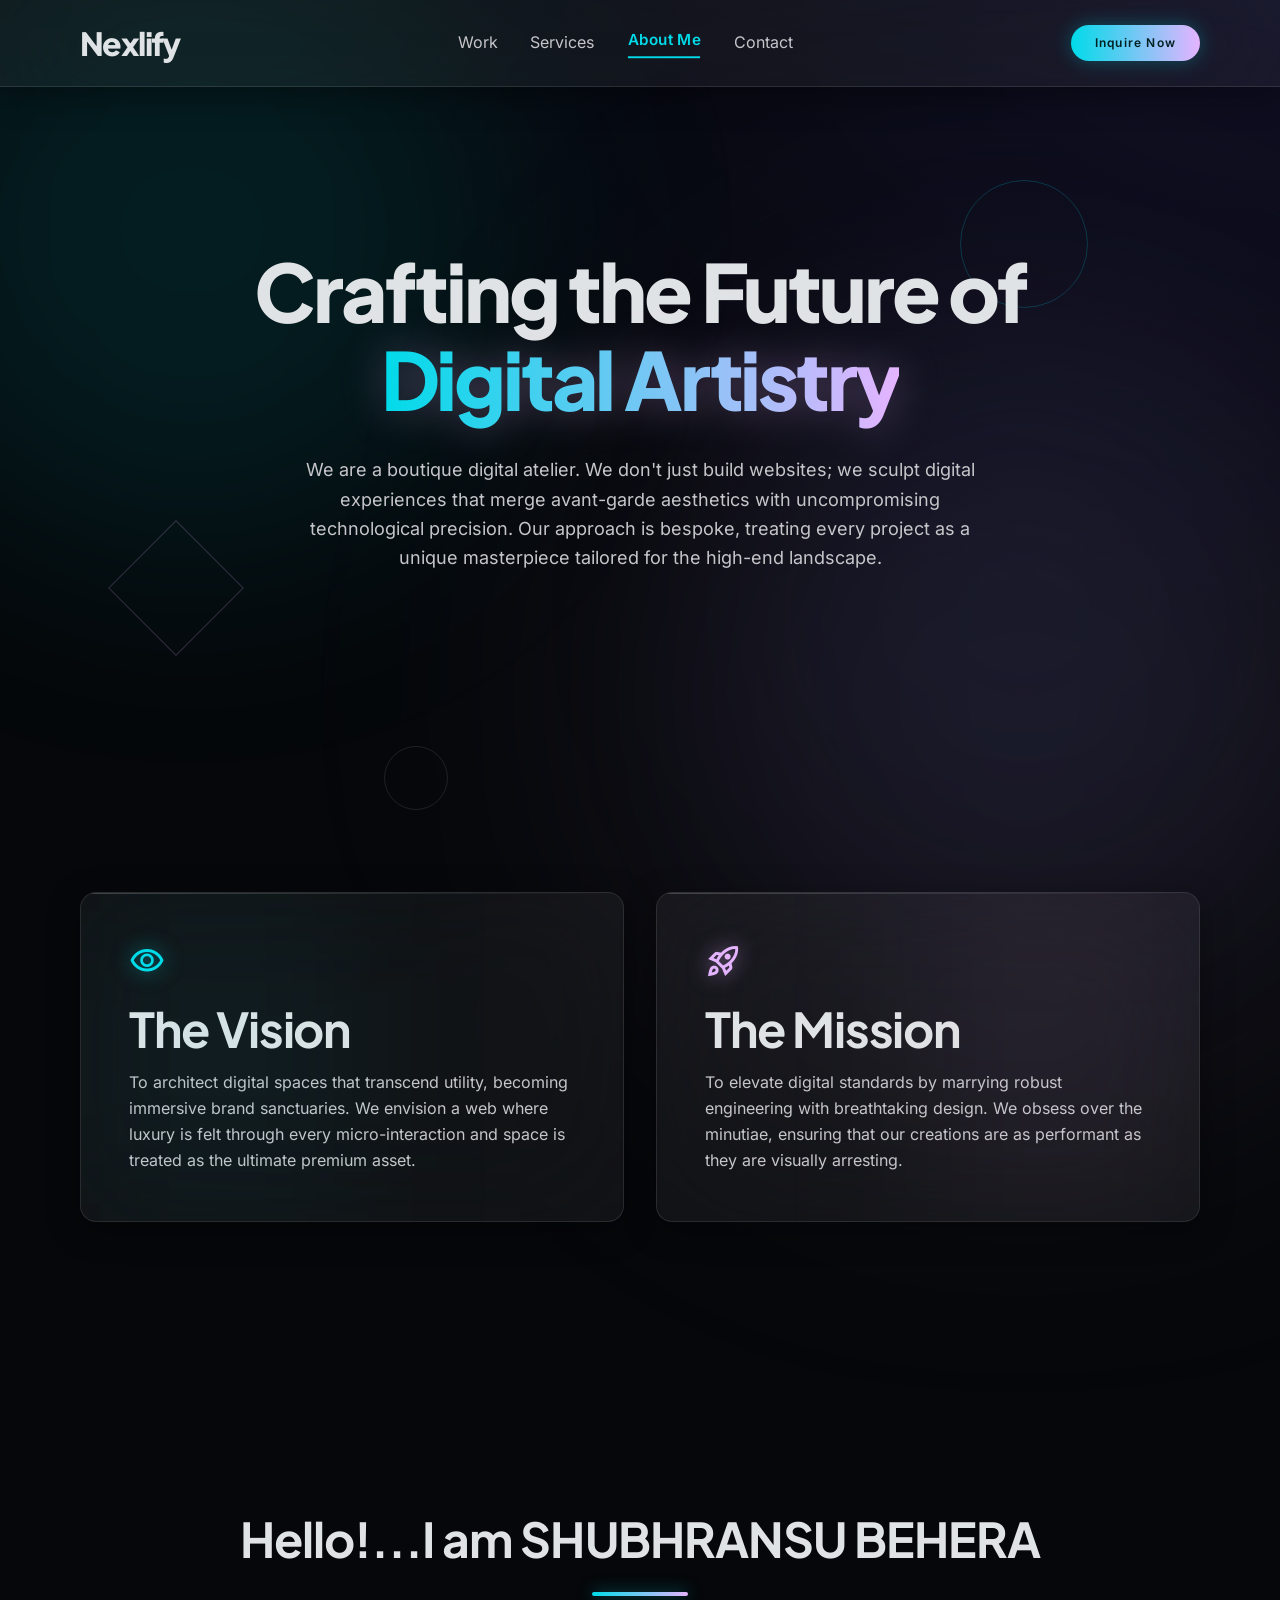
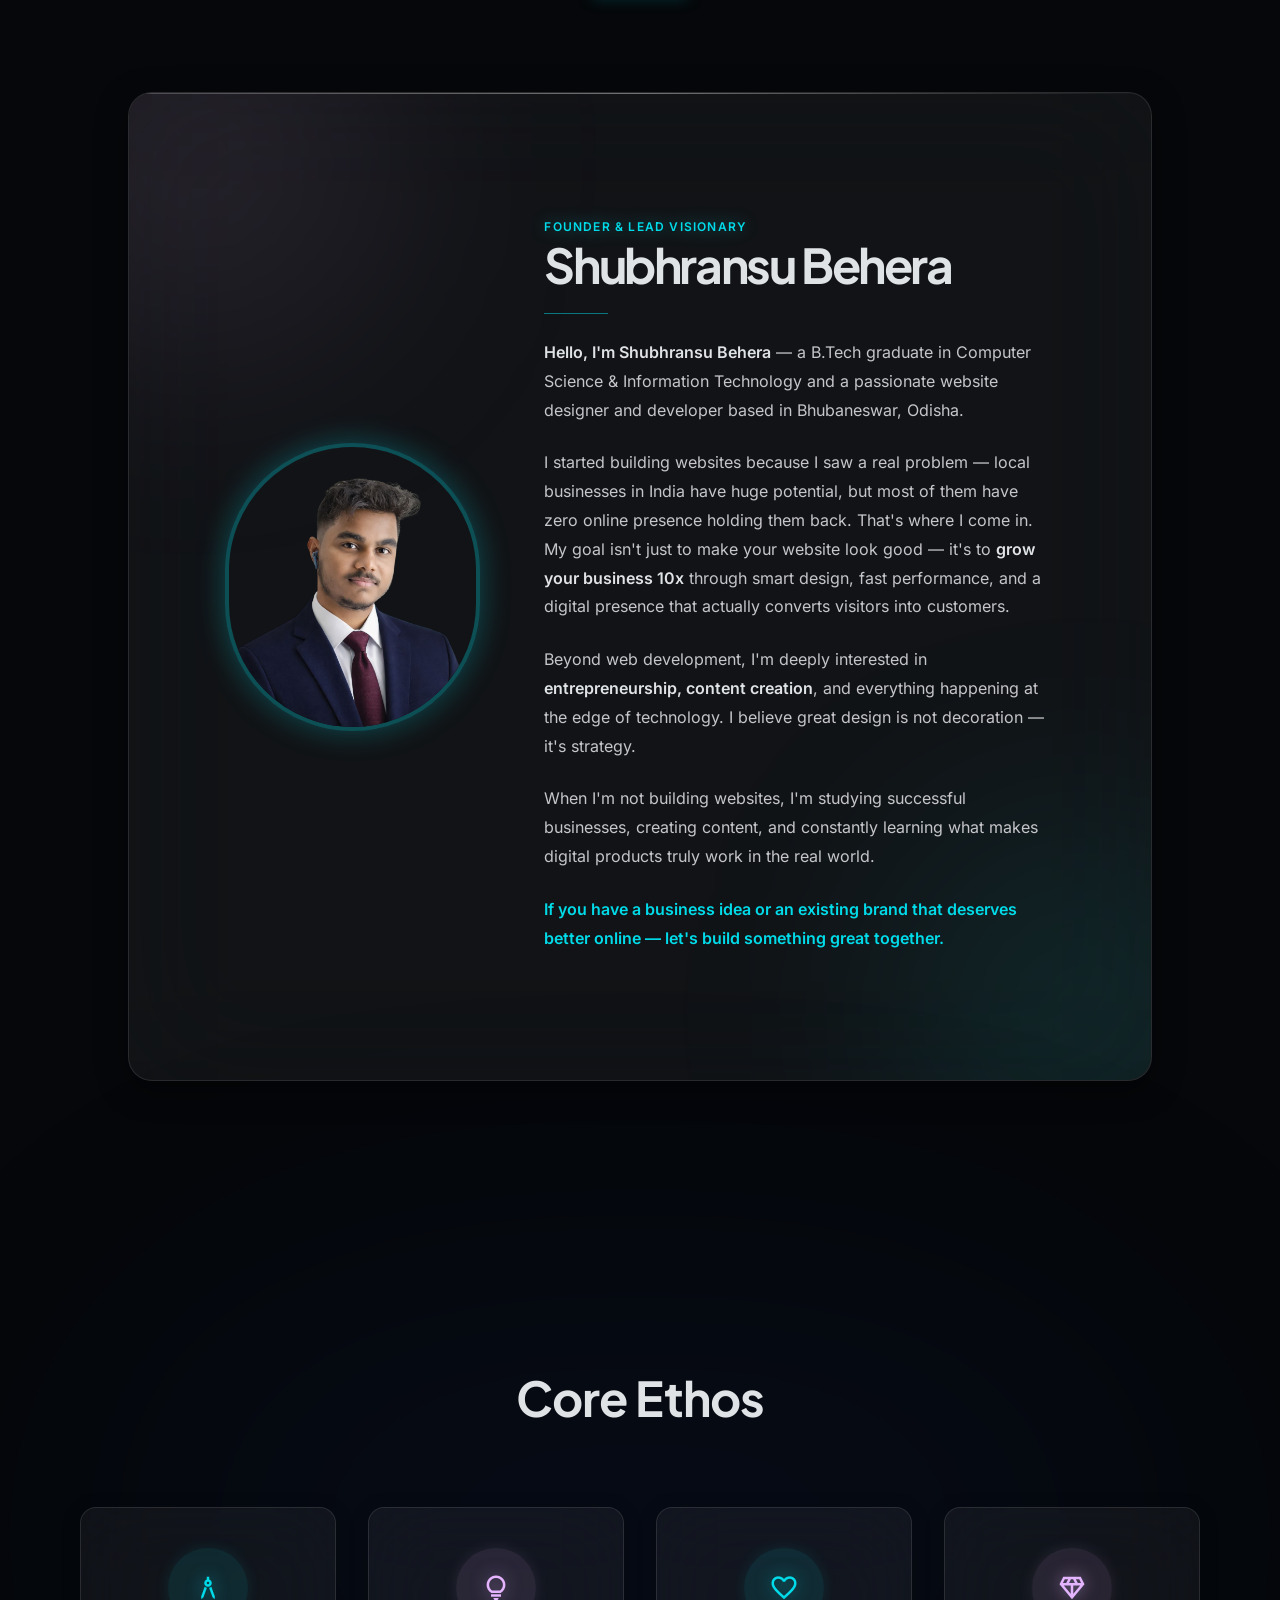
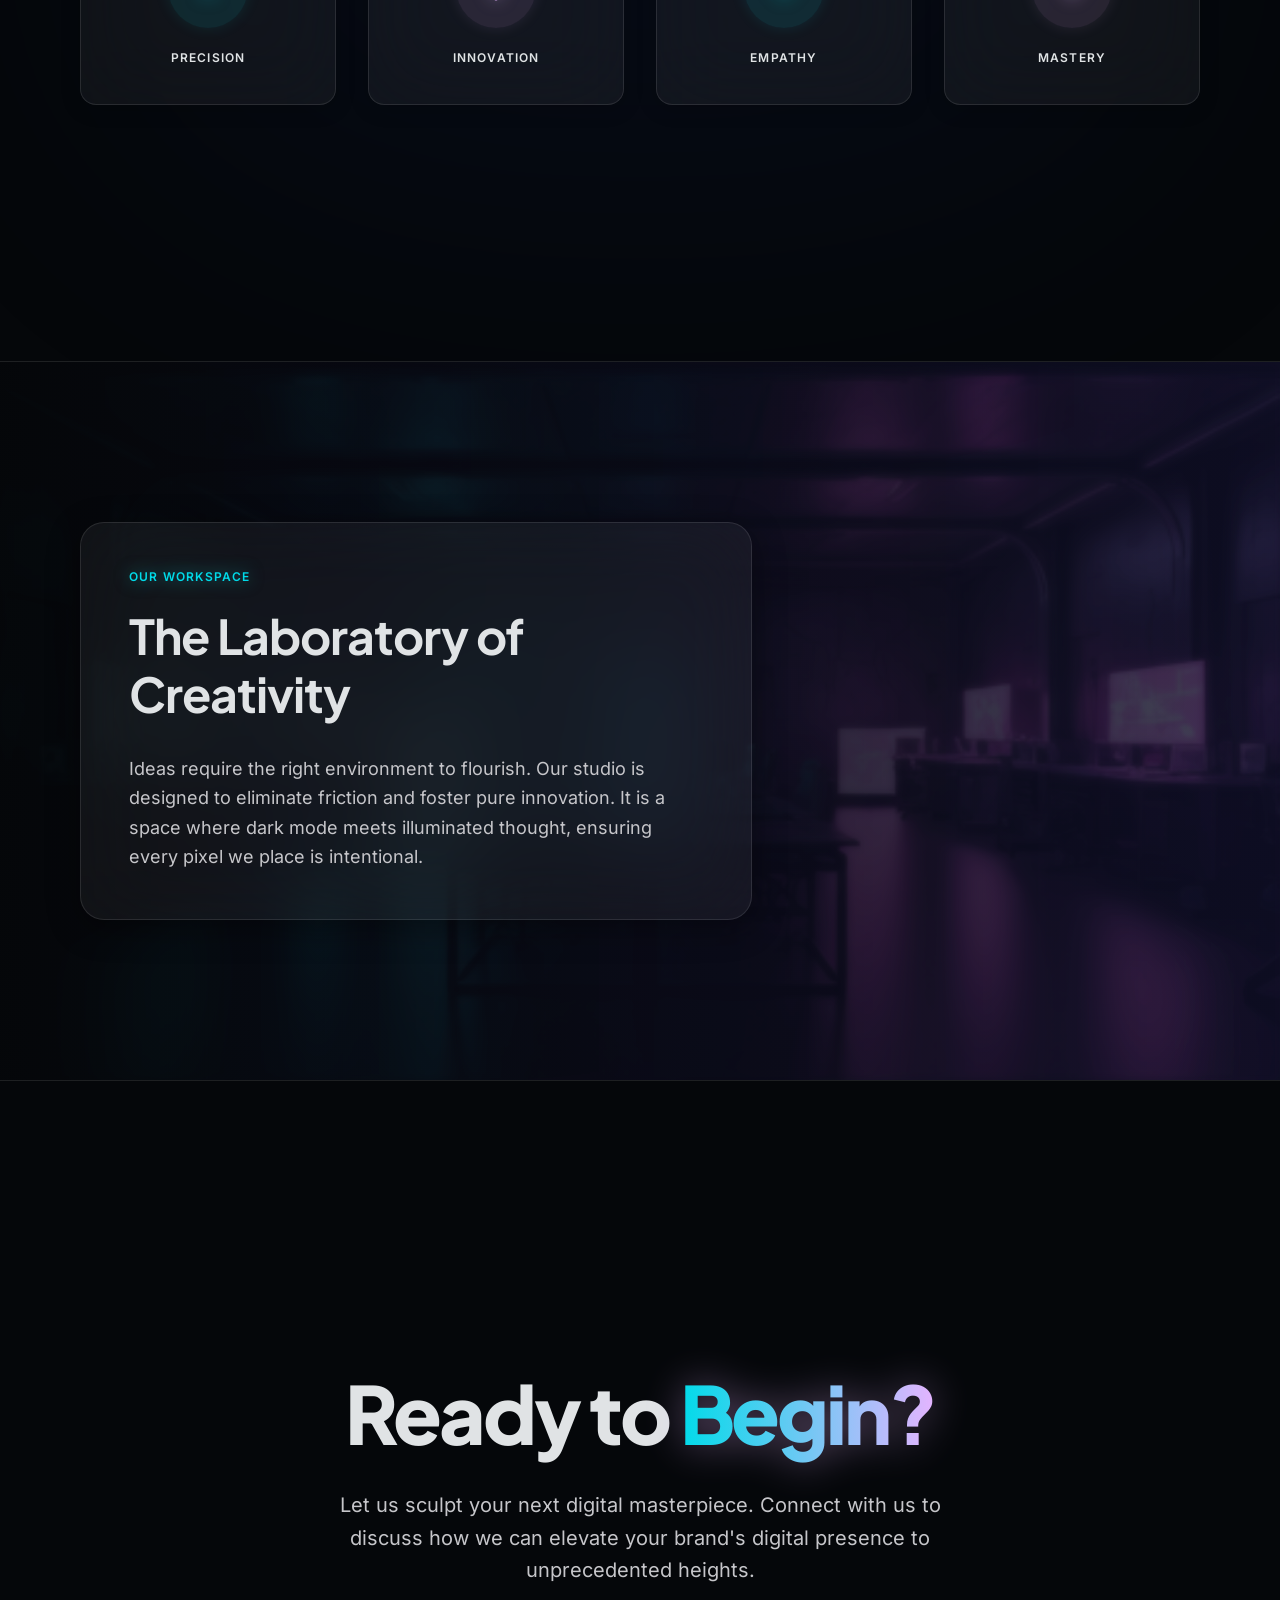
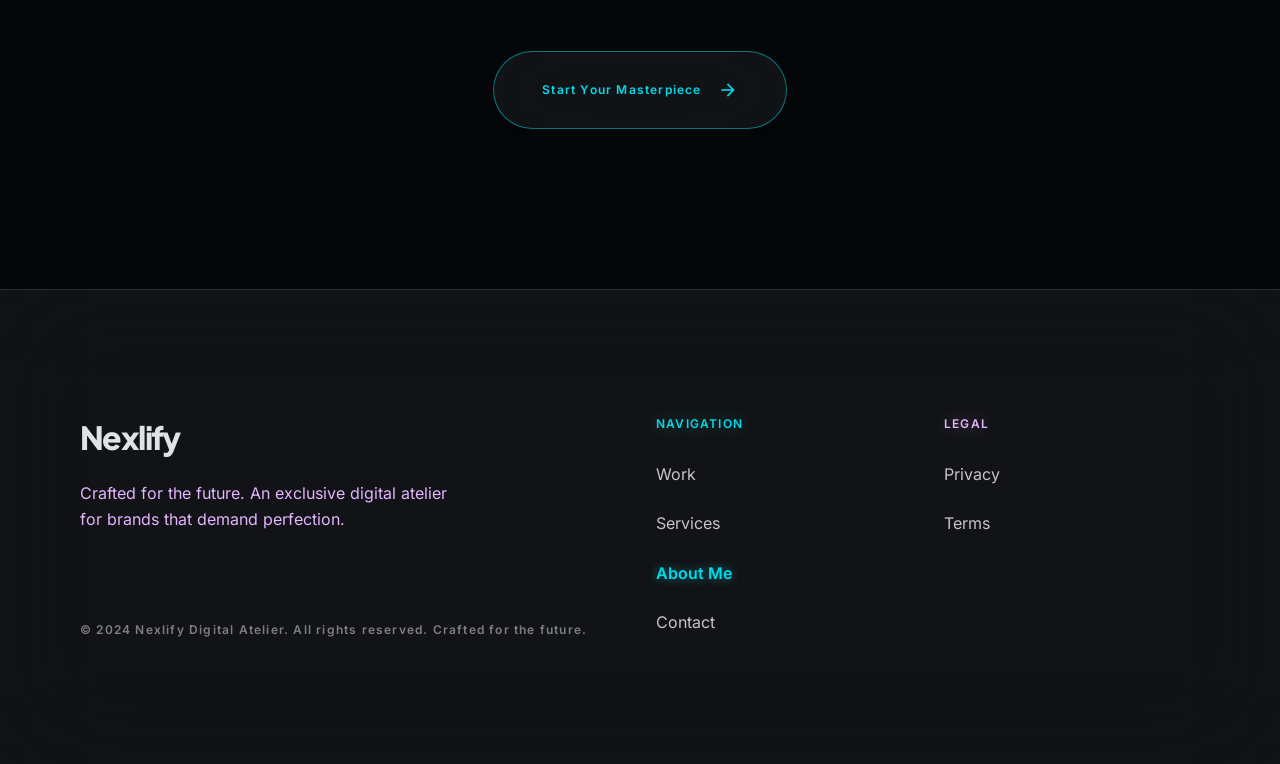
==== about.html @ 2740e706 "initial commit 1" ====
﻿<!DOCTYPE html>

<html class="dark" lang="en">

<head>
        <meta charset="utf-8" />
        <meta content="width=device-width, initial-scale=1.0" name="viewport" />
        <title>About Me | Nexlify</title>
        <script src="assets/css/tailwind.min.js"></script>
        <link href="assets/css/icons.css" rel="stylesheet" />
        <link href="assets/css/fonts.css" rel="stylesheet" />
        <script id="tailwind-config">
                tailwind.config = {
                        darkMode: "class",
                        theme: {
                                extend: {
                                        "colors": {
                                                "surface-container": "#1d2022",
                                                "surface": "#101415",
                                                "on-tertiary-container": "#b32eff",
                                                "on-background": "#e0e3e5",
                                                "tertiary-container": "#10001d",
                                                "surface-bright": "#363a3b",
                                                "error-container": "#93000a",
                                                "secondary": "#d3fbff",
                                                "on-primary-fixed-variant": "#44474b",
                                                "surface-tint": "#c5c6cb",
                                                "primary": "#c5c6cb",
                                                "on-tertiary-fixed": "#30004b",
                                                "on-secondary": "#00363a",
                                                "on-primary-fixed": "#191c1f",
                                                "on-primary-container": "#76787d",
                                                "on-surface-variant": "#c6c6ca",
                                                "inverse-on-surface": "#2d3133",
                                                "surface-container-high": "#272a2c",
                                                "secondary-container": "#00eefc",
                                                "primary-fixed-dim": "#c5c6cb",
                                                "on-error": "#690005",
                                                "secondary-fixed": "#7df4ff",
                                                "on-secondary-fixed": "#002022",
                                                "on-primary": "#2e3134",
                                                "tertiary-fixed": "#f5d9ff",
                                                "tertiary": "#e5b4ff",
                                                "surface-dim": "#101415",
                                                "surface-variant": "#323537",
                                                "surface-container-lowest": "#0b0f10",
                                                "on-tertiary-fixed-variant": "#7000a7",
                                                "primary-container": "#05070a",
                                                "primary-fixed": "#e1e2e7",
                                                "inverse-surface": "#e0e3e5",
                                                "on-secondary-container": "#00686f",
                                                "error": "#ffb4ab",
                                                "surface-container-highest": "#323537",
                                                "outline-variant": "#45474a",
                                                "inverse-primary": "#5c5e63",
                                                "surface-container-low": "#191c1e",
                                                "on-error-container": "#ffdad6",
                                                "background": "#05070a",
                                                "on-secondary-fixed-variant": "#004f54",
                                                "secondary-fixed-dim": "#00dbe9",
                                                "on-tertiary": "#4f0077",
                                                "on-surface": "#e0e3e5",
                                                "tertiary-fixed-dim": "#e5b4ff",
                                                "outline": "#8f9195"
                                        },
                                        "borderRadius": {
                                                "DEFAULT": "0.25rem",
                                                "lg": "0.5rem",
                                                "xl": "0.75rem",
                                                "full": "9999px"
                                        },
                                        "spacing": {
                                                "margin-desktop": "80px",
                                                "unit": "8px",
                                                "margin-mobile": "24px",
                                                "gutter": "32px",
                                                "container-max": "1440px"
                                        },
                                        "fontFamily": {
                                                "headline-lg-mobile": [
                                                        "Plus Jakarta Sans"
                                                ],
                                                "body-md": [
                                                        "Inter"
                                                ],
                                                "display-xl-mobile": [
                                                        "Plus Jakarta Sans"
                                                ],
                                                "label-sm": [
                                                        "Inter"
                                                ],
                                                "headline-lg": [
                                                        "Plus Jakarta Sans"
                                                ],
                                                "display-xl": [
                                                        "Plus Jakarta Sans"
                                                ]
                                        },
                                        "fontSize": {
                                                "headline-lg-mobile": [
                                                        "32px",
                                                        {
                                                                "lineHeight": "1.2",
                                                                "letterSpacing": "-0.01em",
                                                                "fontWeight": "700"
                                                        }
                                                ],
                                                "body-md": [
                                                        "16px",
                                                        {
                                                                "lineHeight": "1.6",
                                                                "letterSpacing": "0em",
                                                                "fontWeight": "400"
                                                        }
                                                ],
                                                "display-xl-mobile": [
                                                        "48px",
                                                        {
                                                                "lineHeight": "1.1",
                                                                "letterSpacing": "-0.02em",
                                                                "fontWeight": "800"
                                                        }
                                                ],
                                                "label-sm": [
                                                        "12px",
                                                        {
                                                                "lineHeight": "1",
                                                                "letterSpacing": "0.1em",
                                                                "fontWeight": "600"
                                                        }
                                                ],
                                                "headline-lg": [
                                                        "48px",
                                                        {
                                                                "lineHeight": "1.2",
                                                                "letterSpacing": "-0.02em",
                                                                "fontWeight": "700"
                                                        }
                                                ],
                                                "display-xl": [
                                                        "80px",
                                                        {
                                                                "lineHeight": "1.1",
                                                                "letterSpacing": "-0.04em",
                                                                "fontWeight": "800"
                                                        }
                                                ]
                                        }
                                },
                        },
                }
        </script>
        <style>
                @keyframes spin-slow {
                        from {
                                transform: rotate(0deg);
                        }

                        to {
                                transform: rotate(360deg);
                        }
                }

                .animate-spin-slow {
                        animation: spin-slow 20s linear infinite;
                }

                @keyframes float {

                        0%,
                        100% {
                                transform: translateY(0);
                        }

                        50% {
                                transform: translateY(-20px);
                        }
                }

                .animate-float {
                        animation: float 6s ease-in-out infinite;
                }

                @keyframes float-delayed {

                        0%,
                        100% {
                                transform: translateY(0);
                        }

                        50% {
                                transform: translateY(-15px);
                        }
                }

                .animate-float-delayed {
                        animation: float-delayed 8s ease-in-out infinite 2s;
                }
        </style>
        <style>
                .scroll-reveal {
                        opacity: 0;
                        transform: translateY(40px);
                        transition: opacity 0.8s cubic-bezier(0.25, 0.46, 0.45, 0.94), transform 0.8s cubic-bezier(0.25, 0.46, 0.45, 0.94);
                }

                .scroll-reveal.visible {
                        opacity: 1;
                        transform: translateY(0);
                }
        </style>
</head>

<body class="bg-background text-on-background antialiased selection:bg-secondary-fixed/30 selection:text-secondary-fixed relative overflow-x-hidden min-h-screen"
        data-mode="connect">
        <!-- Futuristic Background -->
        <div
                class="fixed inset-0 z-[-1] pointer-events-none bg-[radial-gradient(ellipse_at_top_right,_var(--tw-gradient-stops))] from-indigo-950/40 via-background to-background">
                <div class="absolute top-[-10%] left-[-10%] w-[50vw] h-[50vw] rounded-full bg-secondary-fixed-dim/10 blur-[120px] animate-pulse"
                        style="animation-duration: 8s;"></div>
                <div class="absolute bottom-[-20%] right-[-10%] w-[60vw] h-[60vw] rounded-full bg-tertiary-fixed-dim/10 blur-[150px] animate-pulse"
                        style="animation-duration: 12s;"></div>
                <div class="absolute top-[40%] left-[60%] w-[40vw] h-[40vw] rounded-full bg-blue-900/10 blur-[120px]">
                </div>
                <!-- Floating Geometric Shapes -->
                <div
                        class="absolute top-[20%] right-[15%] w-32 h-32 border border-secondary-fixed-dim/20 rounded-full animate-spin-slow">
                </div>
                <div
                        class="absolute top-[60%] left-[10%] w-24 h-24 border border-tertiary-fixed-dim/20 rotate-45 animate-float">
                </div>
                <div
                        class="absolute bottom-[10%] left-[30%] w-16 h-16 border border-white/10 rounded-full animate-float-delayed">
                </div>
        </div>
        <!-- TopNavBar -->
        <nav
                class="bg-white/5 backdrop-blur-3xl sticky top-0 w-full z-50 border-b border-white/10 shadow-[0_8px_32px_0_rgba(0,0,0,0.37)]">
                <div
                        class="flex justify-between items-center px-margin-mobile md:px-margin-desktop py-6 max-w-container-max mx-auto">
                        <a class="font-headline-lg-mobile text-headline-lg-mobile font-extrabold tracking-tighter text-on-surface"
                                href="index.html">Nexlify</a>
                        <div class="hidden md:flex items-center gap-8">
                                <a class="text-on-surface-variant hover:text-on-surface transition-colors duration-300 font-body-md text-body-md hover:translate-y-[-2px] hover:text-secondary transition-all duration-300"
                                        href="index.html">Work</a>
                                <a class="text-on-surface-variant hover:text-on-surface transition-colors duration-300 font-body-md text-body-md hover:translate-y-[-2px] hover:text-secondary transition-all duration-300"
                                        href="services.html">Services</a>
                                <a class="text-secondary-fixed-dim font-bold border-b-2 border-secondary-fixed-dim pb-1 font-body-md text-body-md scale-95 duration-200 ease-in-out glow-text"
                                        href="about.html">About Me</a>
                                <a class="text-on-surface-variant hover:text-on-surface transition-colors duration-300 font-body-md text-body-md hover:translate-y-[-2px] hover:text-secondary transition-all duration-300"
                                        href="contact.html">Contact</a>
                        </div>
                        <button
                                class="hidden md:inline-flex items-center justify-center px-6 py-3 rounded-full bg-gradient-to-r from-secondary-fixed-dim to-tertiary-fixed-dim text-on-secondary-fixed font-label-sm text-label-sm font-bold tracking-widest shadow-[0_0_20px_rgba(0,219,233,0.3)] hover:shadow-[0_0_40px_rgba(0,219,233,0.6)] transition-all duration-300 hover:-translate-y-1">
                                Inquire Now
                        </button>
                        <button class="md:hidden text-on-surface p-2 hover:text-secondary-fixed-dim transition-colors"
                                id="mobile-menu-btn">
                                <span class="material-symbols-outlined"
                                        style="font-variation-settings: 'FILL' 1;">menu</span>
                        </button>
                </div>
        </nav>
        <main>
                <!-- Hero Section -->
                <section
                        class="scroll-reveal relative pt-40 pb-48 px-margin-mobile md:px-margin-desktop overflow-hidden max-w-container-max mx-auto">
                        <div class="relative z-10 flex flex-col items-center text-center max-w-4xl mx-auto">
                                <h1
                                        class="scroll-reveal font-display-xl-mobile text-display-xl-mobile md:font-display-xl md:text-display-xl text-on-surface mb-8 tracking-tighter">
                                        Crafting the Future of <br class="hidden md:block" />
                                        <span
                                                class="text-transparent bg-clip-text bg-gradient-to-r from-secondary-fixed-dim to-tertiary-fixed-dim drop-shadow-[0_0_20px_rgba(229,180,255,0.3)]">Digital
                                                Artistry</span>
                                </h1>
                                <p
                                        class="font-body-md text-body-md text-on-surface-variant max-w-2xl mx-auto leading-relaxed text-lg font-light">
                                        We are a boutique digital atelier. We don't just build websites; we sculpt
                                        digital experiences that merge avant-garde aesthetics with uncompromising
                                        technological precision. Our approach is bespoke, treating every project as a
                                        unique masterpiece tailored for the high-end landscape.
                                </p>
                        </div>
                </section>
                <!-- The Vision & Mission (Glass Cards) -->
                <section
                        class="scroll-reveal py-32 px-margin-mobile md:px-margin-desktop max-w-container-max mx-auto relative z-10">
                        <div class="grid grid-cols-1 md:grid-cols-2 gap-gutter">
                                <!-- Vision Card -->
                                <div
                                        class="bg-white/5 backdrop-blur-3xl border border-white/10 rounded-2xl p-12 relative overflow-hidden group hover:-translate-y-2 hover:shadow-[0_12px_40px_rgba(0,219,233,0.15)] hover:border-secondary-fixed-dim/30 transition-all duration-500 shadow-[0_8px_32px_0_rgba(0,0,0,0.37)]">
                                        <div
                                                class="absolute top-0 left-0 w-full h-[1px] bg-gradient-to-r from-white/20 to-transparent">
                                        </div>
                                        <div
                                                class="absolute top-0 left-0 w-1/2 h-full bg-secondary-fixed-dim/5 blur-[80px] group-hover:bg-secondary-fixed-dim/15 transition-colors duration-500">
                                        </div>
                                        <span class="material-symbols-outlined text-secondary-fixed-dim text-4xl mb-6 block drop-shadow-[0_0_10px_rgba(0,219,233,0.5)]"
                                                style="font-variation-settings: 'FILL' 1;">visibility</span>
                                        <h3
                                                class="font-headline-lg-mobile text-headline-lg-mobile text-on-surface mb-4 md:text-5xl font-bold tracking-tight">
                                                The Vision</h3>
                                        <p class="font-body-md text-body-md text-on-surface-variant leading-relaxed">
                                                To architect digital spaces that transcend utility, becoming immersive
                                                brand sanctuaries. We envision a web where luxury is felt through every
                                                micro-interaction and space is treated as the ultimate premium asset.
                                        </p>
                                </div>
                                <!-- Mission Card -->
                                <div
                                        class="bg-white/5 backdrop-blur-3xl border border-white/10 rounded-2xl p-12 relative overflow-hidden group hover:-translate-y-2 hover:shadow-[0_12px_40px_rgba(229,180,255,0.15)] hover:border-tertiary-fixed-dim/30 transition-all duration-500 shadow-[0_8px_32px_0_rgba(0,0,0,0.37)]">
                                        <div
                                                class="absolute top-0 left-0 w-full h-[1px] bg-gradient-to-r from-white/20 to-transparent">
                                        </div>
                                        <div
                                                class="absolute top-0 right-0 w-1/2 h-full bg-tertiary-fixed-dim/5 blur-[80px] group-hover:bg-tertiary-fixed-dim/15 transition-colors duration-500">
                                        </div>
                                        <span class="material-symbols-outlined text-tertiary-fixed-dim text-4xl mb-6 block drop-shadow-[0_0_10px_rgba(229,180,255,0.5)]"
                                                style="font-variation-settings: 'FILL' 1;">rocket_launch</span>
                                        <h3
                                                class="font-headline-lg-mobile text-headline-lg-mobile text-on-surface mb-4 md:text-5xl font-bold tracking-tight">
                                                The Mission</h3>
                                        <p class="font-body-md text-body-md text-on-surface-variant leading-relaxed">
                                                To elevate digital standards by marrying robust engineering with
                                                breathtaking design. We obsess over the minutiae, ensuring that our
                                                creations are as performant as they are visually arresting.
                                        </p>
                                </div>
                        </div>
                </section>
                <!-- Leadership Section -->
                <section class="scroll-reveal py-40 px-margin-mobile md:px-margin-desktop max-w-container-max mx-auto">
                        <div class="text-center mb-24">
                                <h2
                                        class="scroll-reveal font-display-xl-mobile text-display-xl-mobile md:font-headline-lg md:text-headline-lg text-on-surface mb-6 font-bold tracking-tight">
                                        Hello!...I am SHUBHRANSU BEHERA</h2>
                                <div
                                        class="h-1 w-24 bg-gradient-to-r from-secondary-fixed-dim to-tertiary-fixed-dim mx-auto rounded-full shadow-[0_0_15px_rgba(0,219,233,0.5)]">
                                </div>
                        </div>
                        <div class="mx-auto max-w-5xl">
                                <div
                                        class="bg-white/5 backdrop-blur-3xl border border-white/10 rounded-3xl overflow-hidden flex flex-col items-center gap-8 md:gap-12 relative group p-16 md:p-24 md:py-32 shadow-[0_8px_32px_0_rgba(0,0,0,0.37)] hover:shadow-[0_12px_50px_rgba(0,219,233,0.1)] hover:border-white/20 transition-all duration-700">
                                        <!-- Decorative Background Glow -->
                                        <div
                                                class="absolute top-0 left-0 w-full h-[1px] bg-gradient-to-r from-white/20 via-white/40 to-transparent">
                                        </div>
                                        <div
                                                class="absolute -bottom-32 -right-32 w-96 h-96 bg-secondary-fixed-dim/10 blur-[120px] rounded-full group-hover:bg-secondary-fixed-dim/20 transition-colors duration-700">
                                        </div>
                                        <div
                                                class="absolute -top-32 -left-32 w-96 h-96 bg-tertiary-fixed-dim/10 blur-[120px] rounded-full group-hover:bg-tertiary-fixed-dim/20 transition-colors duration-700">
                                        </div>
                                        <!-- Content -->
                                        <div
                                                class="flex flex-col md:flex-row items-center gap-12 md:gap-16 relative z-10 text-center md:text-left">
                                                <!-- Image Column -->
                                                <div class="w-full md:w-1/3 flex justify-center scroll-reveal">
                                                        <img src="shubh.png" alt="Shubhransu Behera"
                                                                class="w-48 h-48 md:w-72 md:h-72 object-cover rounded-full border-4 border-secondary-fixed-dim/30 shadow-[0_0_30px_rgba(0,219,233,0.3)] hover:scale-105 transition-transform duration-500">
                                                </div>
                                                <!-- Text Column -->
                                                <div
                                                        class="w-full md:w-2/3 flex flex-col items-center md:items-start scroll-reveal">
                                                        <span
                                                                class="font-label-sm text-label-sm text-secondary-fixed-dim uppercase tracking-widest mb-2 drop-shadow-[0_0_8px_rgba(0,219,233,0.4)]">Founder
                                                                &amp; Lead Visionary</span>
                                                        <h3
                                                                class="font-headline-lg-mobile text-headline-lg-mobile text-on-surface mb-6 md:text-5xl font-bold tracking-tighter whitespace-nowrap">
                                                                Shubhransu Behera</h3>
                                                        <div
                                                                class="h-[1px] w-16 bg-secondary-fixed-dim/50 mb-6 mx-auto md:mx-0">
                                                        </div>
                                                        <div class="flex flex-col gap-6 text-center md:text-left">
                                                                <p
                                                                        class="font-body-md text-body-md text-on-surface-variant break-words whitespace-normal leading-[1.8] font-light">
                                                                        <strong class="text-on-surface font-semibold">Hello,
                                                                                I'm Shubhransu Behera</strong> — a
                                                                        B.Tech graduate in Computer Science &amp;
                                                                        Information Technology and a passionate website
                                                                        designer and developer based in Bhubaneswar,
                                                                        Odisha.
                                                                </p>
                                                                <p
                                                                        class="font-body-md text-body-md text-on-surface-variant break-words whitespace-normal leading-[1.8] font-light">
                                                                        I started building websites because I saw a real
                                                                        problem — local businesses in India have huge
                                                                        potential, but most of them have zero online
                                                                        presence holding them back. That's where I come
                                                                        in. My goal isn't just to make your website look
                                                                        good — it's to <strong
                                                                                class="text-on-surface font-semibold">grow
                                                                                your business 10x</strong> through smart
                                                                        design, fast performance, and a digital presence
                                                                        that actually converts visitors into customers.
                                                                </p>
                                                                <p
                                                                        class="font-body-md text-body-md text-on-surface-variant break-words whitespace-normal leading-[1.8] font-light">
                                                                        Beyond web development, I'm deeply interested in
                                                                        <strong class="text-on-surface font-semibold">
                                                                                entrepreneurship, content
                                                                                creation</strong>, and everything
                                                                        happening at the edge of technology. I believe
                                                                        great design is not decoration — it's strategy.
                                                                </p>
                                                                <p
                                                                        class="font-body-md text-body-md text-on-surface-variant break-words whitespace-normal leading-[1.8] font-light">
                                                                        When I'm not building websites, I'm studying
                                                                        successful businesses, creating content, and
                                                                        constantly learning what makes digital products
                                                                        truly work in the real world.</p>
                                                                <p
                                                                        class="font-body-md text-body-md text-on-surface-variant break-words whitespace-normal leading-[1.8] text-secondary-fixed-dim font-medium">
                                                                        <strong class="font-semibold">If you have a
                                                                                business idea or an existing brand that
                                                                                deserves better online — let's build
                                                                                something great together.</strong>
                                                                </p>
                                                        </div>
                                                </div>
                                        </div>
                                </div>
                        </div>
                </section>
                <!-- Core Values -->
                <section
                        class="scroll-reveal py-32 px-margin-mobile md:px-margin-desktop max-w-container-max mx-auto relative">
                        <div
                                class="absolute inset-0 z-0 opacity-10 pointer-events-none flex justify-center items-center">
                                <div class="w-[80%] h-[80%] rounded-full bg-blue-900 blur-[150px]"></div>
                        </div>
                        <h2
                                class="scroll-reveal font-headline-lg-mobile text-headline-lg-mobile md:font-headline-lg md:text-headline-lg text-center text-on-surface mb-20 relative z-10 font-bold tracking-tight">
                                Core Ethos</h2>
                        <div class="grid grid-cols-2 md:grid-cols-4 gap-8 relative z-10">
                                <!-- Value 1 -->
                                <div
                                        class="bg-white/5 backdrop-blur-2xl border border-white/10 rounded-2xl p-10 flex flex-col items-center justify-center text-center hover:bg-white/10 hover:border-secondary-fixed-dim/40 hover:shadow-[0_8px_30px_rgba(0,219,233,0.2)] hover:-translate-y-2 transition-all duration-500 group shadow-[0_4px_20px_0_rgba(0,0,0,0.2)]">
                                        <div
                                                class="w-20 h-20 rounded-full bg-secondary-fixed-dim/10 flex items-center justify-center mb-6 group-hover:scale-110 group-hover:bg-secondary-fixed-dim/20 transition-all duration-500 shadow-[0_0_15px_rgba(0,219,233,0.1)] group-hover:shadow-[0_0_25px_rgba(0,219,233,0.4)]">
                                                <span class="material-symbols-outlined text-secondary-fixed-dim text-3xl drop-shadow-[0_0_8px_rgba(0,219,233,0.5)]"
                                                        style="font-variation-settings: 'FILL' 1;">architecture</span>
                                        </div>
                                        <span
                                                class="font-label-sm text-label-sm text-on-surface uppercase tracking-widest font-bold">Precision</span>
                                </div>
                                <!-- Value 2 -->
                                <div
                                        class="bg-white/5 backdrop-blur-2xl border border-white/10 rounded-2xl p-10 flex flex-col items-center justify-center text-center hover:bg-white/10 hover:border-tertiary-fixed-dim/40 hover:shadow-[0_8px_30px_rgba(229,180,255,0.2)] hover:-translate-y-2 transition-all duration-500 group shadow-[0_4px_20px_0_rgba(0,0,0,0.2)]">
                                        <div
                                                class="w-20 h-20 rounded-full bg-tertiary-fixed-dim/10 flex items-center justify-center mb-6 group-hover:scale-110 group-hover:bg-tertiary-fixed-dim/20 transition-all duration-500 shadow-[0_0_15px_rgba(229,180,255,0.1)] group-hover:shadow-[0_0_25px_rgba(229,180,255,0.4)]">
                                                <span class="material-symbols-outlined text-tertiary-fixed-dim text-3xl drop-shadow-[0_0_8px_rgba(229,180,255,0.5)]"
                                                        style="font-variation-settings: 'FILL' 1;">lightbulb</span>
                                        </div>
                                        <span
                                                class="font-label-sm text-label-sm text-on-surface uppercase tracking-widest font-bold">Innovation</span>
                                </div>
                                <!-- Value 3 -->
                                <div
                                        class="bg-white/5 backdrop-blur-2xl border border-white/10 rounded-2xl p-10 flex flex-col items-center justify-center text-center hover:bg-white/10 hover:border-secondary-fixed-dim/40 hover:shadow-[0_8px_30px_rgba(0,219,233,0.2)] hover:-translate-y-2 transition-all duration-500 group shadow-[0_4px_20px_0_rgba(0,0,0,0.2)]">
                                        <div
                                                class="w-20 h-20 rounded-full bg-secondary-fixed-dim/10 flex items-center justify-center mb-6 group-hover:scale-110 group-hover:bg-secondary-fixed-dim/20 transition-all duration-500 shadow-[0_0_15px_rgba(0,219,233,0.1)] group-hover:shadow-[0_0_25px_rgba(0,219,233,0.4)]">
                                                <span class="material-symbols-outlined text-secondary-fixed-dim text-3xl drop-shadow-[0_0_8px_rgba(0,219,233,0.5)]"
                                                        style="font-variation-settings: 'FILL' 1;">favorite</span>
                                        </div>
                                        <span
                                                class="font-label-sm text-label-sm text-on-surface uppercase tracking-widest font-bold">Empathy</span>
                                </div>
                                <!-- Value 4 -->
                                <div
                                        class="bg-white/5 backdrop-blur-2xl border border-white/10 rounded-2xl p-10 flex flex-col items-center justify-center text-center hover:bg-white/10 hover:border-tertiary-fixed-dim/40 hover:shadow-[0_8px_30px_rgba(229,180,255,0.2)] hover:-translate-y-2 transition-all duration-500 group shadow-[0_4px_20px_0_rgba(0,0,0,0.2)]">
                                        <div
                                                class="w-20 h-20 rounded-full bg-tertiary-fixed-dim/10 flex items-center justify-center mb-6 group-hover:scale-110 group-hover:bg-tertiary-fixed-dim/20 transition-all duration-500 shadow-[0_0_15px_rgba(229,180,255,0.1)] group-hover:shadow-[0_0_25px_rgba(229,180,255,0.4)]">
                                                <span class="material-symbols-outlined text-tertiary-fixed-dim text-3xl drop-shadow-[0_0_8px_rgba(229,180,255,0.5)]"
                                                        style="font-variation-settings: 'FILL' 1;">diamond</span>
                                        </div>
                                        <span
                                                class="font-label-sm text-label-sm text-on-surface uppercase tracking-widest font-bold">Mastery</span>
                                </div>
                        </div>
                </section>
                <!-- Our Workspace -->
                <section class="scroll-reveal py-40 relative overflow-hidden border-t border-b border-white/10 my-32">
                        <div class="absolute inset-0 z-0">
                                <img alt="Futuristic Studio Workspace"
                                        class="object-cover w-full h-full opacity-20 mix-blend-luminosity"
                                        data-alt="A wide, sweeping shot of an ultra-modern, high-tech creative design studio interior. The aesthetic is sleek, minimalist, and dark-mode inspired. The room is illuminated by ambient, indirect neon lighting in cyan and deep purple hues. There are high-end glass desks, large floating holographic-style monitors, and polished concrete floors that reflect the colored lights. The atmosphere feels like an advanced, futuristic laboratory of creativity."
                                        src="assets/images/avatar_about.jpg" />
                                <div
                                        class="absolute inset-0 bg-gradient-to-r from-background/95 to-indigo-950/40 backdrop-blur-sm">
                                </div>
                        </div>
                        <div
                                class="relative z-10 px-margin-mobile md:px-margin-desktop max-w-container-max mx-auto h-full flex flex-col justify-center">
                                <div
                                        class="max-w-2xl bg-white/5 backdrop-blur-2xl border border-white/10 rounded-3xl p-12 shadow-[0_8px_32px_0_rgba(0,0,0,0.37)]">
                                        <span
                                                class="font-label-sm text-label-sm text-secondary-fixed-dim uppercase tracking-widest mb-6 block drop-shadow-[0_0_8px_rgba(0,219,233,0.5)]">Our
                                                Workspace</span>
                                        <h2
                                                class="scroll-reveal font-display-xl-mobile text-display-xl-mobile md:font-headline-lg md:text-headline-lg text-on-surface mb-8 font-bold tracking-tight">
                                                The Laboratory of Creativity</h2>
                                        <p
                                                class="font-body-md text-body-md text-on-surface-variant text-lg leading-relaxed font-light">
                                                Ideas require the right environment to flourish. Our studio is designed
                                                to eliminate friction and foster pure innovation. It is a space where
                                                dark mode meets illuminated thought, ensuring every pixel we place is
                                                intentional.
                                        </p>
                                </div>
                        </div>
                </section>
                <!-- CTA Section -->
                <section
                        class="scroll-reveal py-40 px-margin-mobile md:px-margin-desktop text-center max-w-3xl mx-auto relative z-10">
                        <h2
                                class="scroll-reveal font-display-xl-mobile text-display-xl-mobile md:font-display-xl md:text-display-xl text-on-surface mb-8 font-bold tracking-tighter">
                                Ready to <span
                                        class="text-transparent bg-clip-text bg-gradient-to-r from-secondary-fixed-dim to-tertiary-fixed-dim drop-shadow-[0_0_20px_rgba(229,180,255,0.4)]">Begin?</span>
                        </h2>
                        <p
                                class="font-body-md text-body-md text-on-surface-variant mb-16 text-xl leading-relaxed font-light">
                                Let us sculpt your next digital masterpiece. Connect with us to discuss how we can
                                elevate your brand's digital presence to unprecedented heights.
                        </p>
                        <button
                                class="inline-flex items-center justify-center px-12 py-6 rounded-full bg-white/5 backdrop-blur-2xl border border-secondary-fixed-dim/50 text-secondary-fixed-dim font-label-sm text-label-sm font-bold tracking-widest hover:bg-white/10 hover:shadow-[0_0_40px_rgba(0,219,233,0.4)] hover:border-secondary-fixed-dim hover:-translate-y-1 transition-all duration-500 group shadow-[0_8px_32px_0_rgba(0,0,0,0.37)]">
                                Start Your Masterpiece
                                <span class="material-symbols-outlined ml-4 group-hover:translate-x-2 transition-transform duration-500 text-xl"
                                        style="font-variation-settings: 'FILL' 1;">arrow_forward</span>
                        </button>
                </section>
        </main>
        <!-- Footer -->
        <footer class="bg-white/5 backdrop-blur-3xl w-full py-20 md:py-32 border-t border-white/10 relative z-10">
                <div
                        class="grid grid-cols-1 md:grid-cols-4 gap-gutter px-margin-mobile md:px-margin-desktop max-w-container-max mx-auto">
                        <div class="col-span-1 md:col-span-2 flex flex-col justify-between">
                                <div>
                                        <a class="font-headline-lg-mobile text-headline-lg-mobile font-black text-on-surface mb-6 block tracking-tighter"
                                                href="index.html">Nexlify</a>
                                        <p
                                                class="font-body-md text-body-md text-tertiary-fixed-dim max-w-sm mb-12 font-light leading-relaxed">
                                                Crafted for the future. An exclusive digital atelier for brands that
                                                demand perfection.
                                        </p>
                                </div>
                                <p class="font-label-sm text-label-sm text-on-surface-variant opacity-60">
                                        &copy; 2024 Nexlify Digital Atelier. All rights reserved. Crafted for the
                                        future.
                                </p>
                        </div>
                        <div class="col-span-1 flex flex-col gap-6">
                                <span
                                        class="font-label-sm text-label-sm text-secondary-fixed-dim tracking-widest uppercase mb-2 font-bold drop-shadow-[0_0_8px_rgba(0,219,233,0.3)]">Navigation</span>
                                <a class="font-body-md text-body-md text-on-surface-variant font-medium hover:text-secondary-fixed-dim transition-all duration-300 hover:translate-x-1"
                                        href="index.html">Work</a>
                                <a class="font-body-md text-body-md text-on-surface-variant font-medium hover:text-secondary-fixed-dim transition-all duration-300 hover:translate-x-1"
                                        href="services.html">Services</a>
                                <a class="font-body-md text-body-md text-secondary-fixed-dim font-bold hover:text-tertiary-fixed-dim transition-all duration-300 hover:translate-x-1 drop-shadow-[0_0_5px_rgba(0,219,233,0.5)]"
                                        href="about.html">About Me</a>
                                <a class="font-body-md text-body-md text-on-surface-variant font-medium hover:text-secondary-fixed-dim transition-all duration-300 hover:translate-x-1"
                                        href="contact.html">Contact</a>
                        </div>
                        <div class="col-span-1 flex flex-col gap-6">
                                <span
                                        class="font-label-sm text-label-sm text-tertiary-fixed-dim tracking-widest uppercase mb-2 font-bold drop-shadow-[0_0_8px_rgba(229,180,255,0.3)]">Legal</span>
                                <a class="font-body-md text-body-md text-on-surface-variant font-medium hover:text-tertiary-fixed-dim transition-all duration-300 hover:translate-x-1"
                                        href="#">Privacy</a>
                                <a class="font-body-md text-body-md text-on-surface-variant font-medium hover:text-tertiary-fixed-dim transition-all duration-300 hover:translate-x-1"
                                        href="#">Terms</a>
                        </div>
                </div>
                </div>
        </footer>

        <script>
                document.addEventListener('DOMContentLoaded', () => {
                        const mobileMenuBtn = document.getElementById('mobile-menu-btn');
                        const closeMenuBtn = document.getElementById('close-menu-btn');
                        const mobileMenuOverlay = document.getElementById('mobile-menu-overlay');

                        if (mobileMenuBtn && closeMenuBtn && mobileMenuOverlay) {
                                mobileMenuBtn.addEventListener('click', () => {
                                        mobileMenuOverlay.classList.remove('translate-x-full');
                                });
                                closeMenuBtn.addEventListener('click', () => {
                                        mobileMenuOverlay.classList.add('translate-x-full');
                                });
                        }
                });
        </script>
        <script>
                document.addEventListener('DOMContentLoaded', () => {
                        const observer = new IntersectionObserver((entries) => {
                                entries.forEach(entry => {
                                        if (entry.isIntersecting) {
                                                entry.target.classList.add('visible');
                                                observer.unobserve(entry.target);
                                        }
                                });
                        }, { threshold: 0.1, rootMargin: "0px 0px -50px 0px" });

                        document.querySelectorAll('.scroll-reveal').forEach(el => observer.observe(el));
                });
        </script>
        <!-- Mobile Menu Overlay -->
        <div class="fixed inset-0 z-[60] bg-background/80 backdrop-blur-3xl flex flex-col p-margin-mobile transition-all duration-500 translate-x-full"
                id="mobile-menu-overlay">
                <div class="flex justify-between items-center mb-12">
                        <div class="font-display-xl text-headline-lg tracking-tighter text-primary">NEXLIFY</div>
                        <button class="text-primary hover:text-secondary p-2 hover:bg-white/10 rounded-lg"
                                id="close-menu-btn">
                                <span class="material-symbols-outlined">close</span>
                        </button>
                </div>
                <nav class="flex flex-col gap-8">
                        <a class="text-2xl font-display-xl-mobile text-on-surface hover:text-secondary-fixed transition-colors"
                                href="index.html">Work</a>
                        <a class="text-2xl font-display-xl-mobile text-on-surface hover:text-secondary-fixed transition-colors"
                                href="services.html">Services</a>
                        <a class="text-2xl font-display-xl-mobile text-on-surface hover:text-secondary-fixed transition-colors"
                                href="about.html">About Me</a>
                        <a class="text-2xl font-display-xl-mobile text-on-surface hover:text-secondary-fixed transition-colors"
                                href="contact.html">Contact</a>
                </nav>
                <div class="mt-auto">
                        <a class="inline-flex items-center justify-center w-full px-6 py-4 rounded-full bg-gradient-to-r from-secondary-fixed-dim to-tertiary-fixed-dim text-on-secondary-fixed font-label-sm text-label-sm uppercase shadow-[0_0_20px_rgba(0,219,233,0.3)]"
                                href="#">Inquire Now</a>
                </div>
        </div>
</body>

</html>
---- assets/css/icons.css ----
﻿@font-face {
  font-family: 'Material Symbols Outlined';
  font-style: normal;
  font-weight: 100;
  font-display: swap;
  src: url(../icons/icon_0.woff) format('truetype');
}
@font-face {
  font-family: 'Material Symbols Outlined';
  font-style: normal;
  font-weight: 200;
  font-display: swap;
  src: url(../icons/icon_1.woff) format('truetype');
}
@font-face {
  font-family: 'Material Symbols Outlined';
  font-style: normal;
  font-weight: 300;
  font-display: swap;
  src: url(../icons/icon_2.woff) format('truetype');
}
@font-face {
  font-family: 'Material Symbols Outlined';
  font-style: normal;
  font-weight: 400;
  font-display: swap;
  src: url(../icons/icon_3.woff) format('truetype');
}
@font-face {
  font-family: 'Material Symbols Outlined';
  font-style: normal;
  font-weight: 500;
  font-display: swap;
  src: url(../icons/icon_4.woff) format('truetype');
}
@font-face {
  font-family: 'Material Symbols Outlined';
  font-style: normal;
  font-weight: 600;
  font-display: swap;
  src: url(../icons/icon_5.woff) format('truetype');
}
@font-face {
  font-family: 'Material Symbols Outlined';
  font-style: normal;
  font-weight: 700;
  font-display: swap;
  src: url(../icons/icon_6.woff) format('truetype');
}

.material-symbols-outlined {
  font-family: 'Material Symbols Outlined';
  font-weight: normal;
  font-style: normal;
  font-size: 24px;
  line-height: 1;
  letter-spacing: normal;
  text-transform: none;
  display: inline-block;
  white-space: nowrap;
  word-wrap: normal;
  direction: ltr;
}
---- assets/css/fonts.css ----
﻿@font-face {
  font-family: 'Inter';
  font-style: normal;
  font-weight: 400;
  font-display: swap;
  src: url(../fonts/font_0.woff) format('truetype');
}

@font-face {
  font-family: 'Inter';
  font-style: normal;
  font-weight: 600;
  font-display: swap;
  src: url(../fonts/font_1.woff) format('truetype');
}

@font-face {
  font-family: 'Plus Jakarta Sans';
  font-style: normal;
  font-weight: 400;
  font-display: swap;
  src: url(../fonts/font_2.woff) format('truetype');
}

@font-face {
  font-family: 'Plus Jakarta Sans';
  font-style: normal;
  font-weight: 700;
  font-display: swap;
  src: url(../fonts/font_3.woff) format('truetype');
}

@font-face {
  font-family: 'Plus Jakarta Sans';
  font-style: normal;
  font-weight: 800;
  font-display: swap;
  src: url(../fonts/font_4.woff) format('truetype');
}
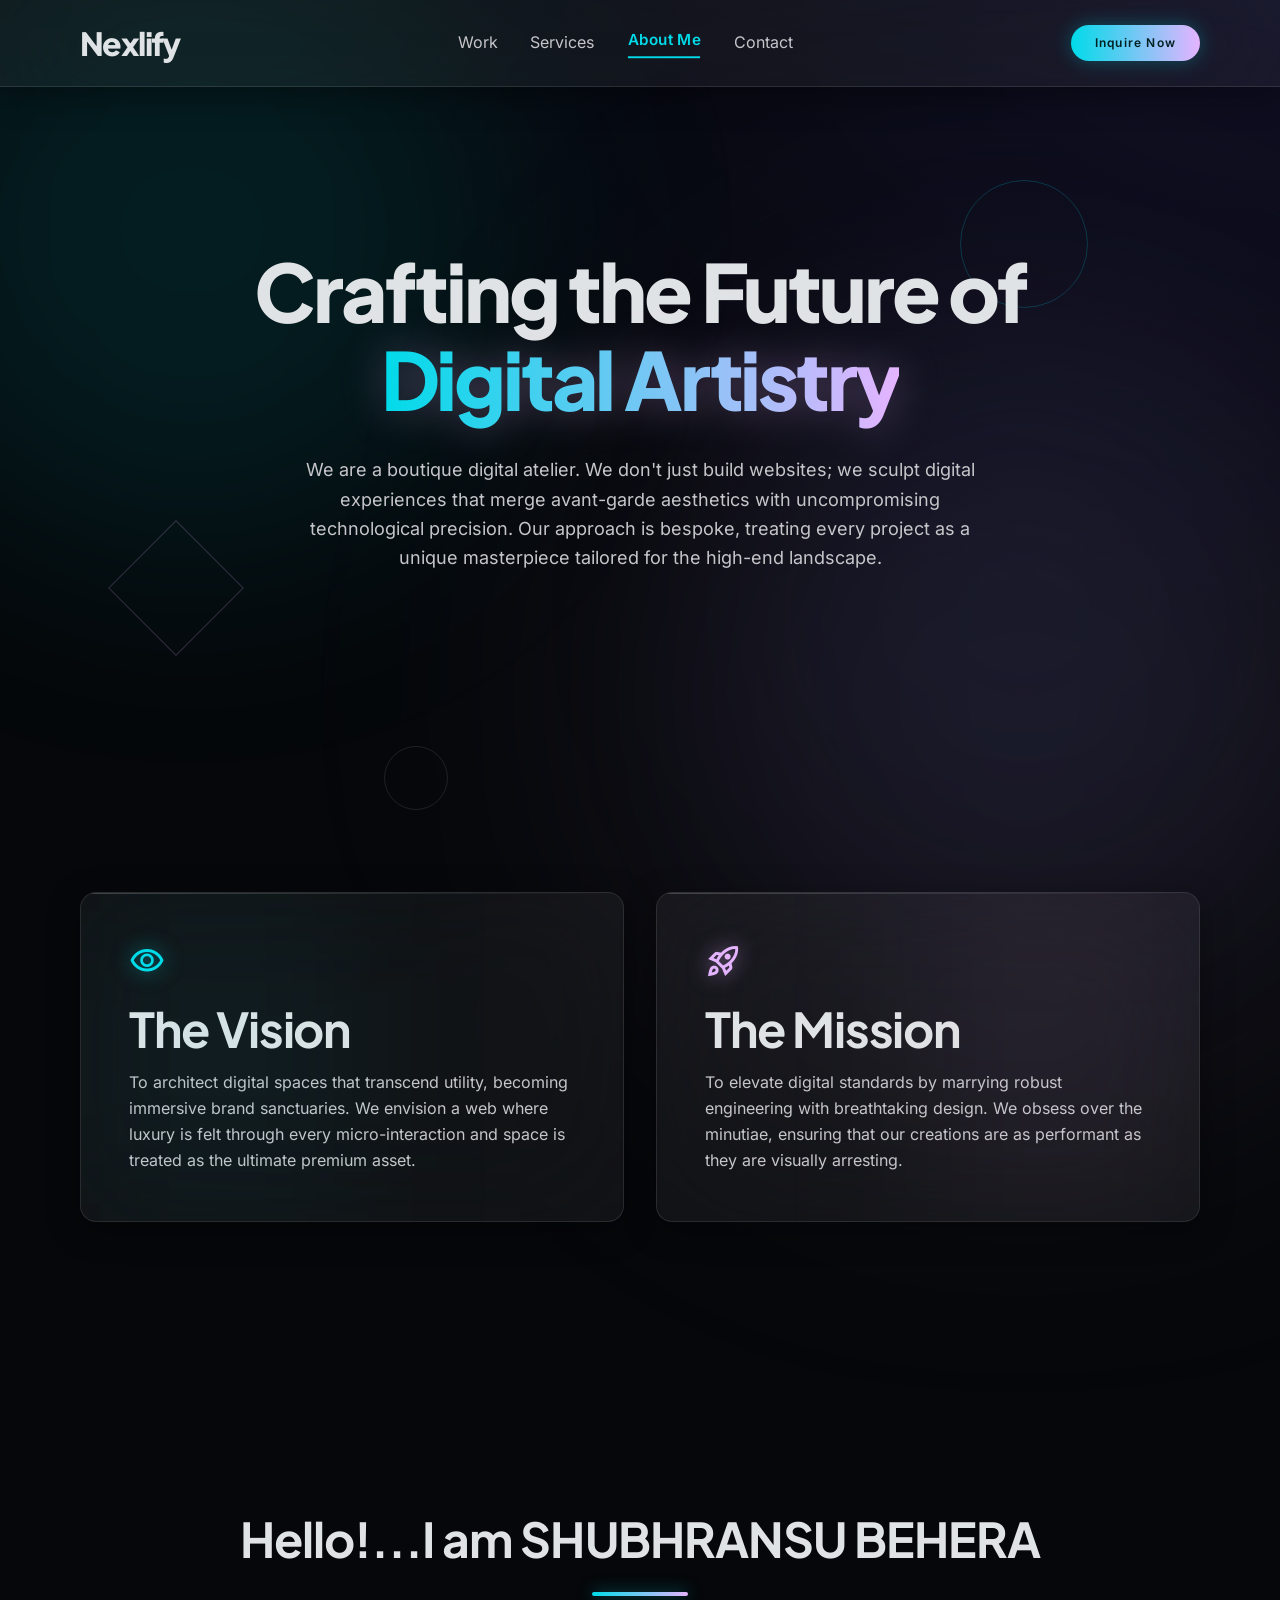
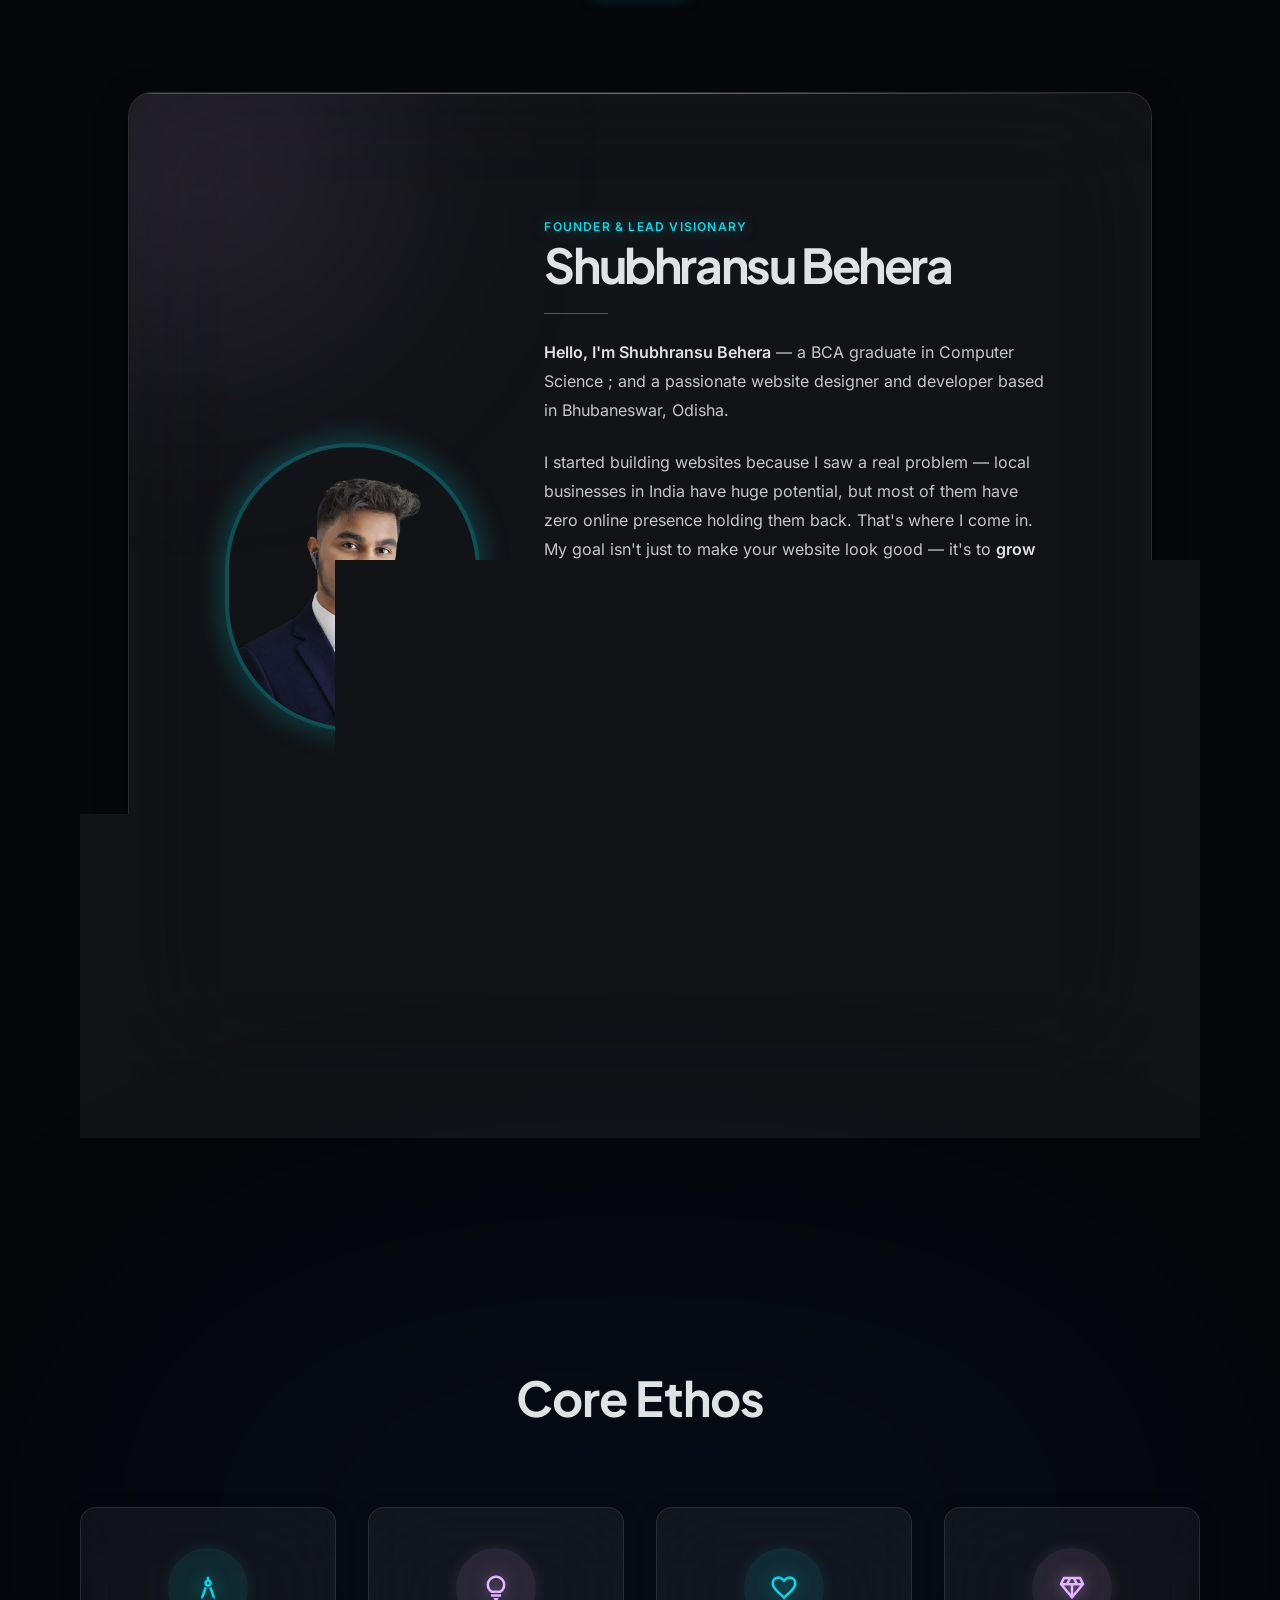
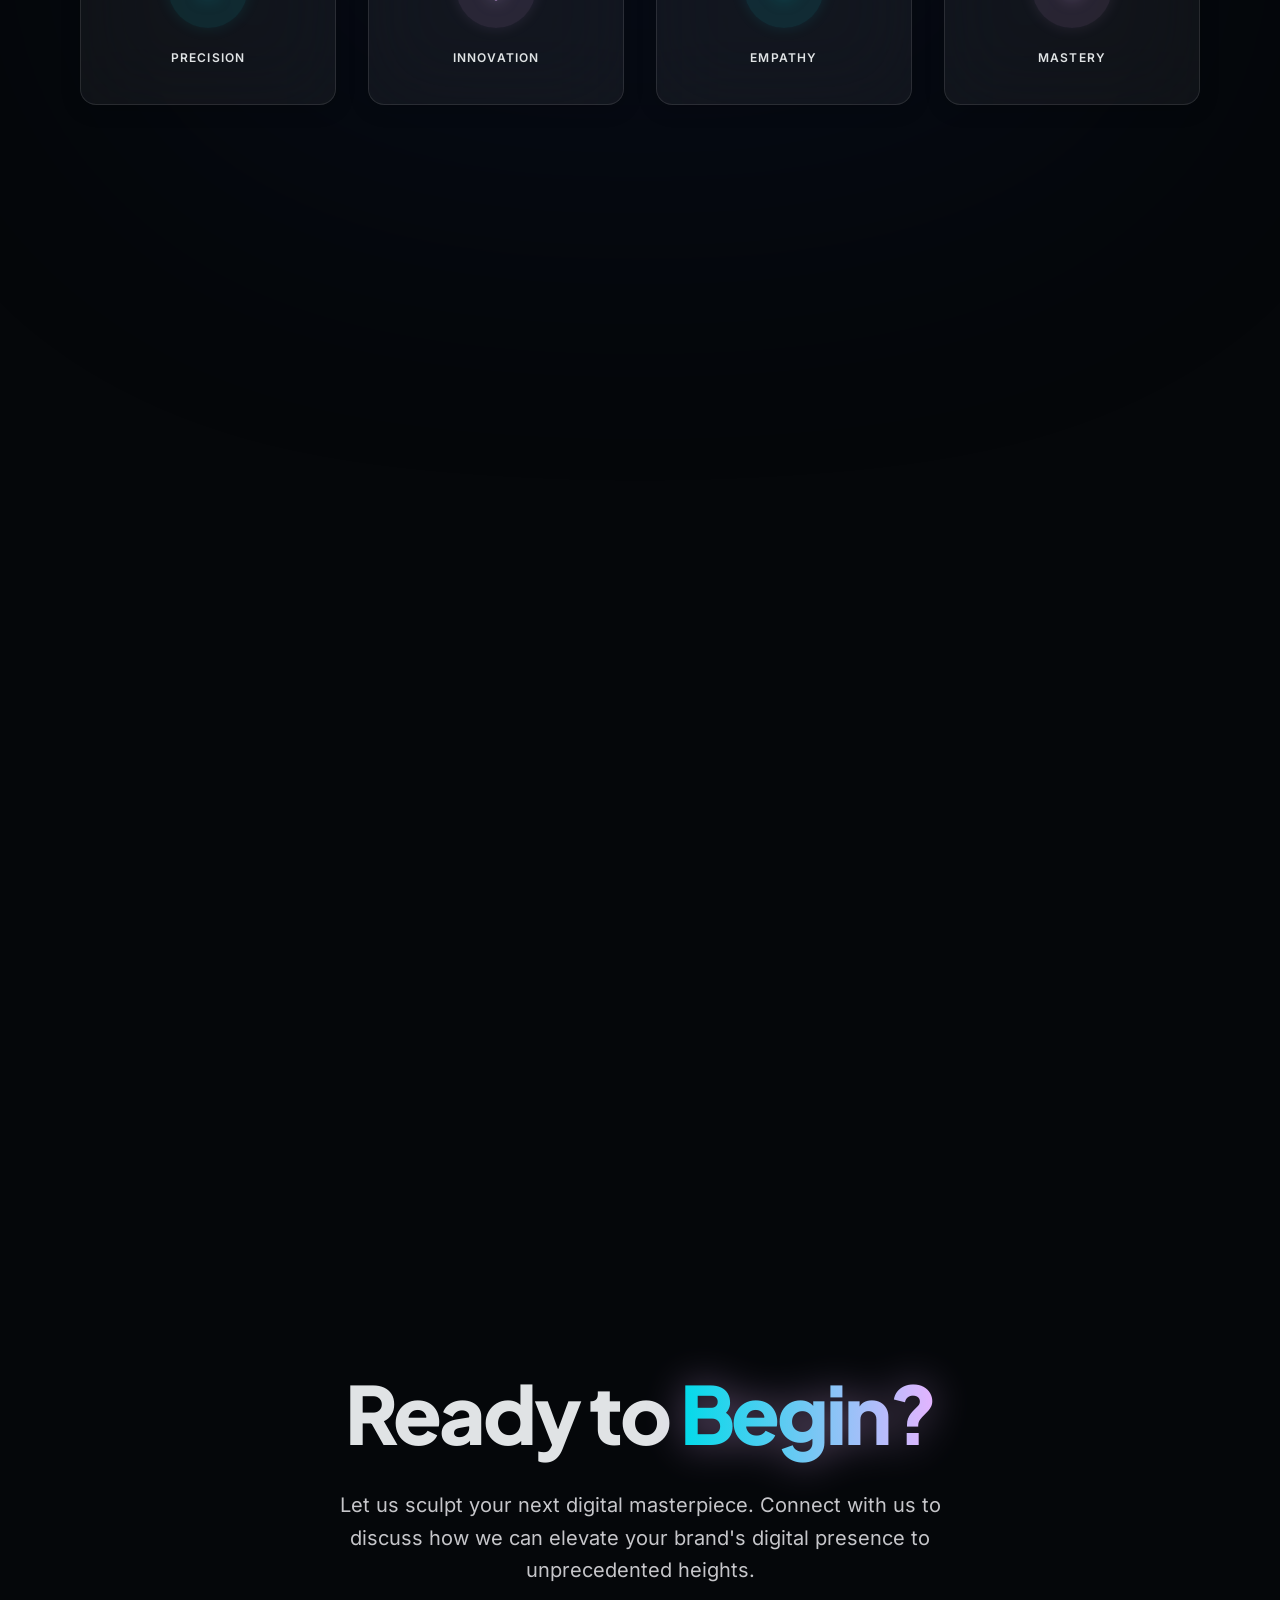
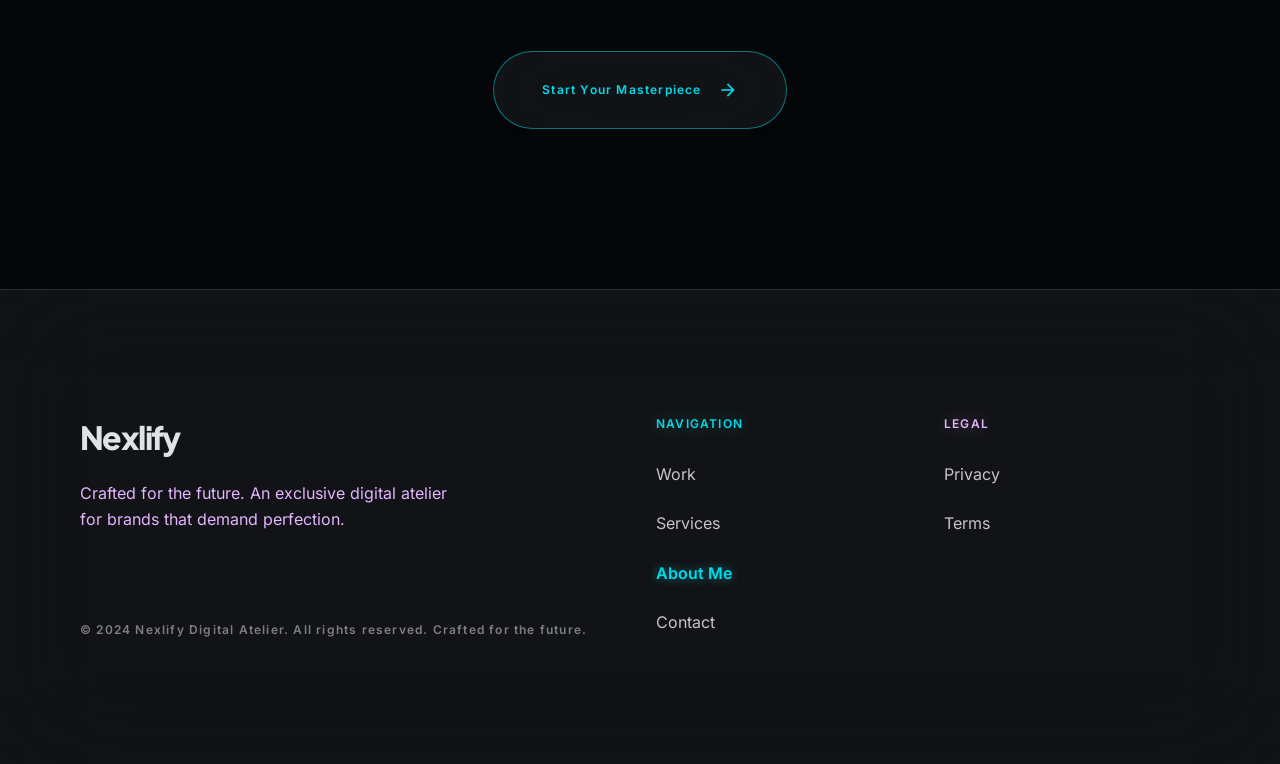
==== commit 5d40cd8f: "Update educational background in about.html" ====
--- a/about.html
+++ b/about.html
@@ -376,8 +376,8 @@
                                                                         class="font-body-md text-body-md text-on-surface-variant break-words whitespace-normal leading-[1.8] font-light">
                                                                         <strong class="text-on-surface font-semibold">Hello,
                                                                                 I'm Shubhransu Behera</strong> — a
-                                                                        B.Tech graduate in Computer Science &amp;
-                                                                        Information Technology and a passionate website
+                                                                        BCA graduate in Computer Science ;
+                                                                         and a passionate website
                                                                         designer and developer based in Bhubaneswar,
                                                                         Odisha.
                                                                 </p>
@@ -631,4 +631,4 @@
         </div>
 </body>
 
-</html>+</html>
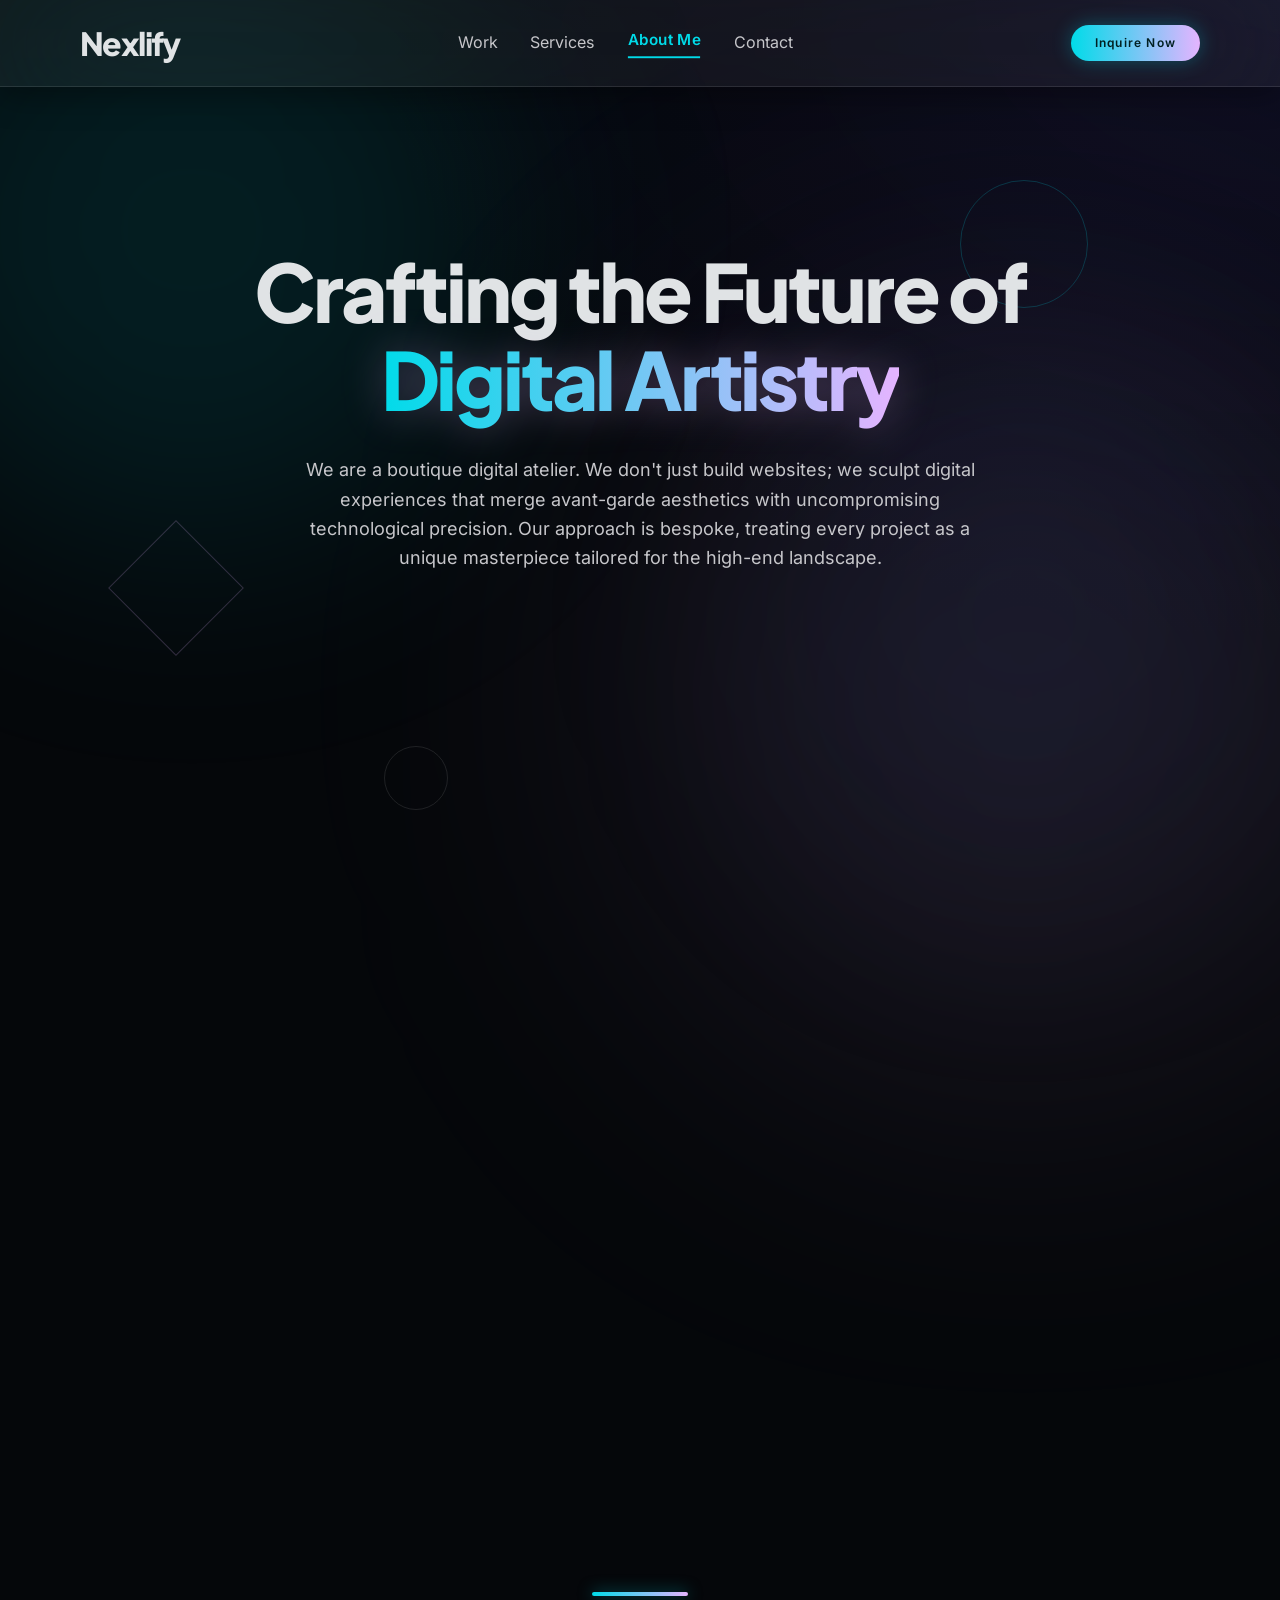
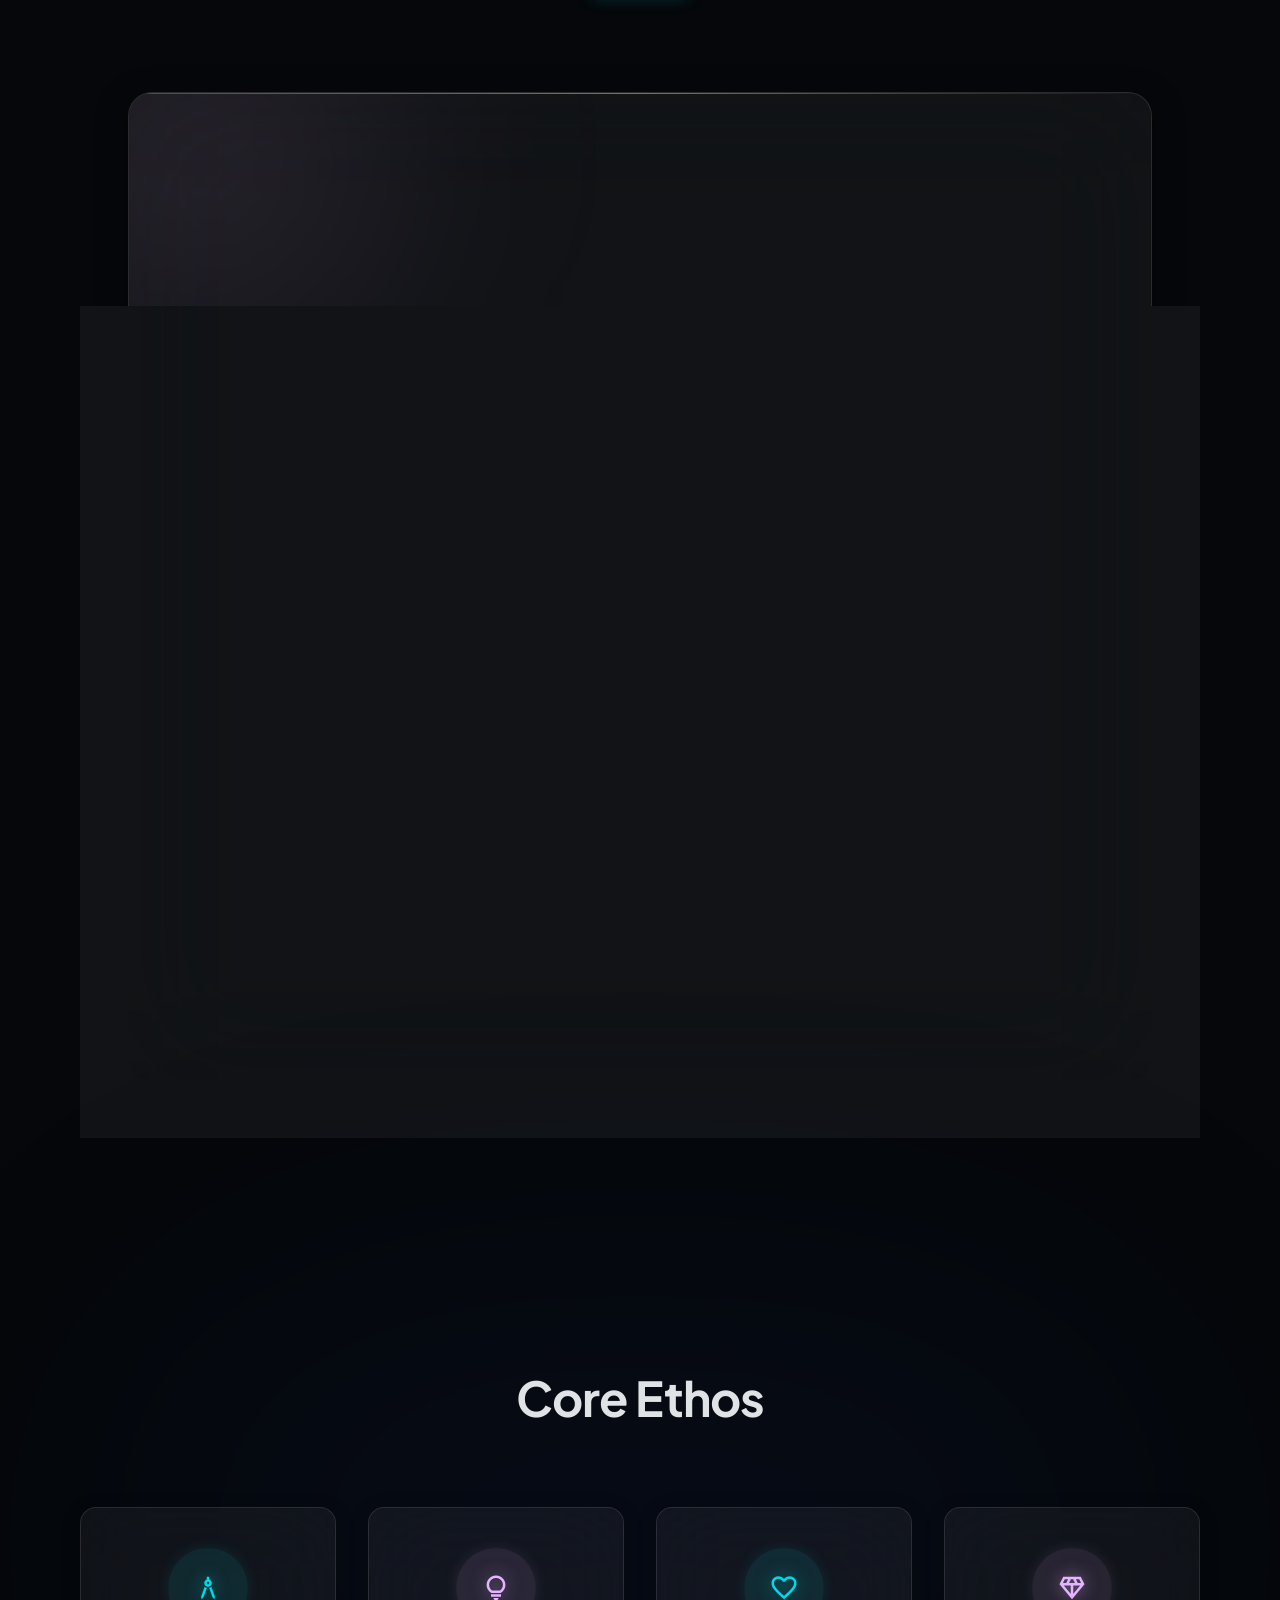
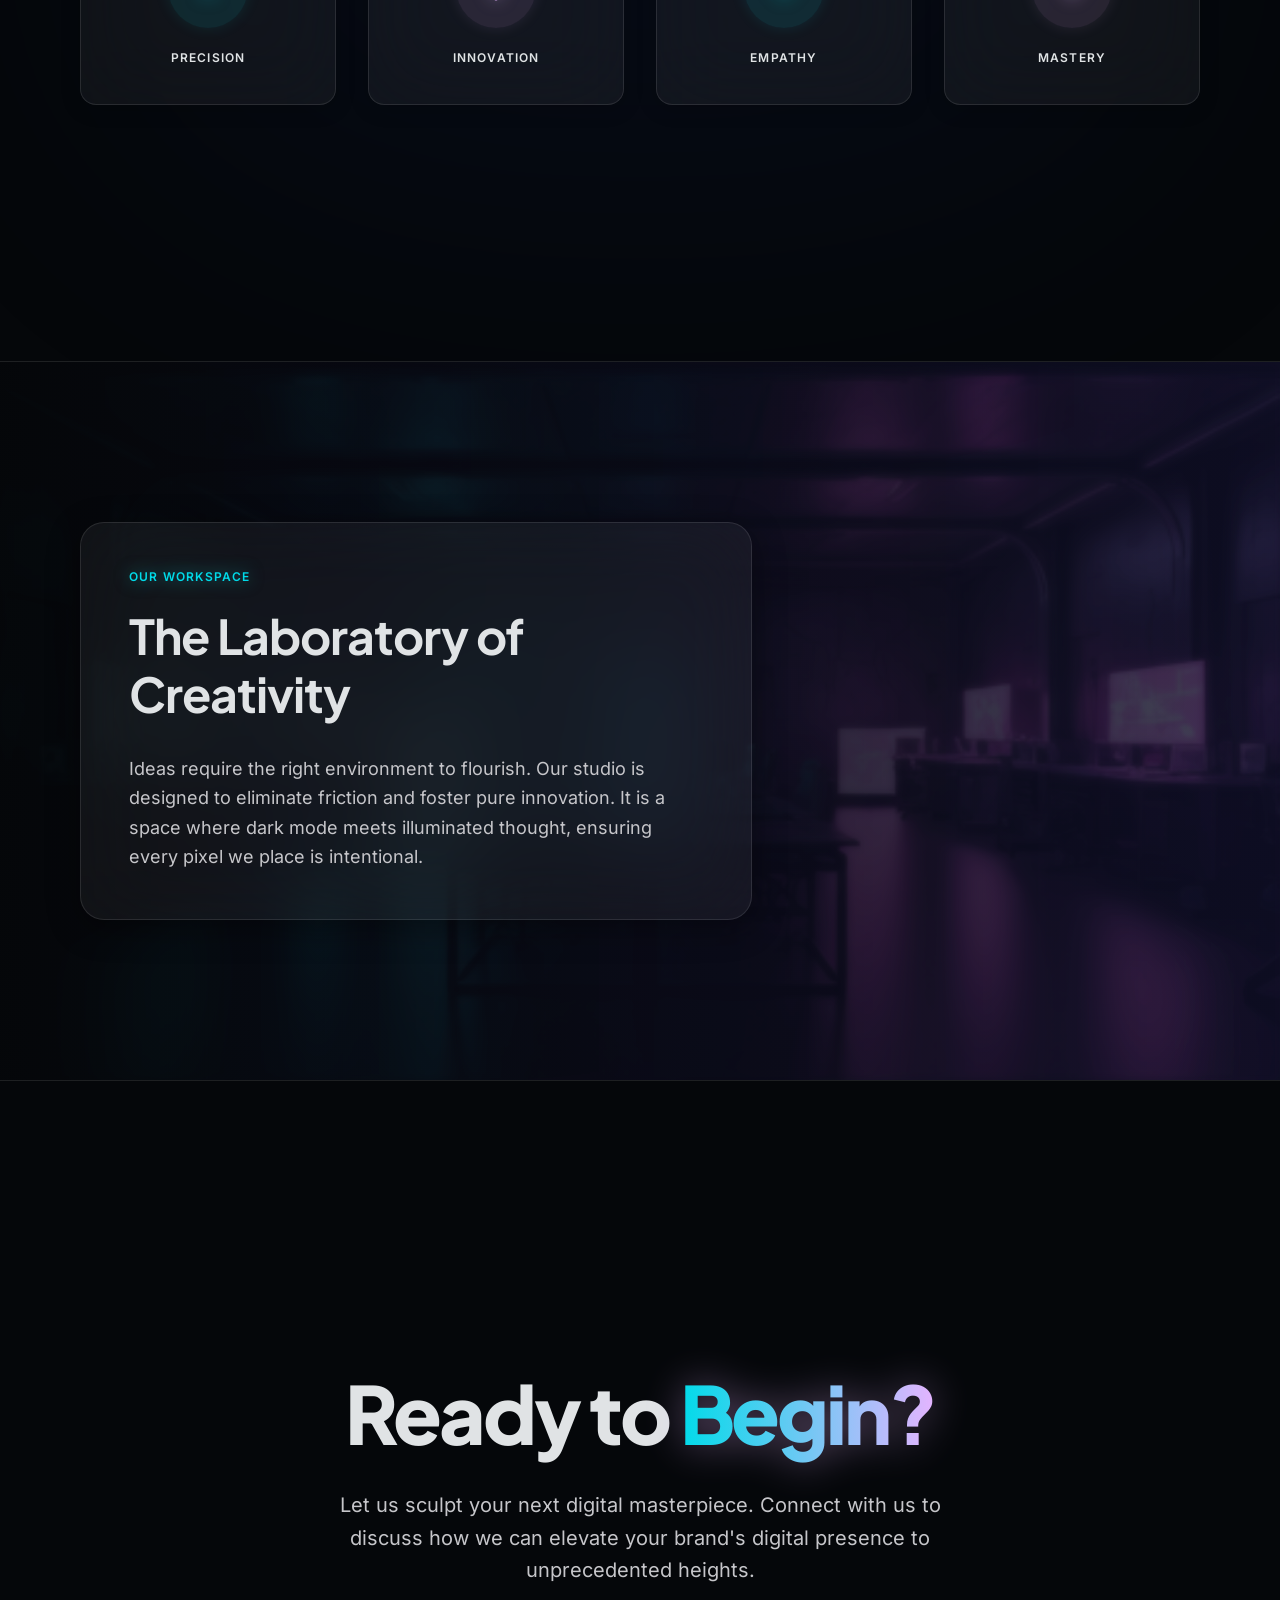
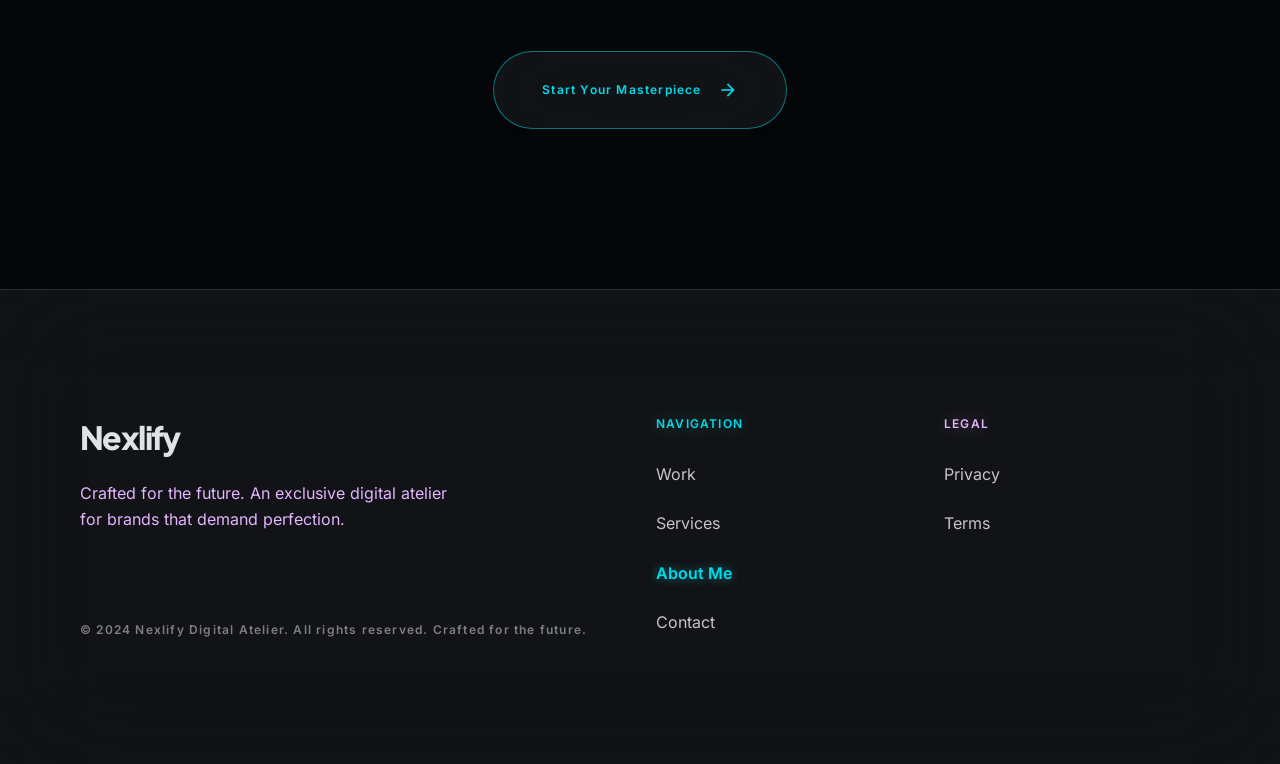
==== commit dea6ad42: "Update introduction text in about.html" ====
--- a/about.html
+++ b/about.html
@@ -376,7 +376,7 @@
                                                                         class="font-body-md text-body-md text-on-surface-variant break-words whitespace-normal leading-[1.8] font-light">
                                                                         <strong class="text-on-surface font-semibold">Hello,
                                                                                 I'm Shubhransu Behera</strong> — a
-                                                                        BCA graduate in Computer Science ;
+                                                                        BCA graduate student ;
                                                                          and a passionate website
                                                                         designer and developer based in Bhubaneswar,
                                                                         Odisha.
